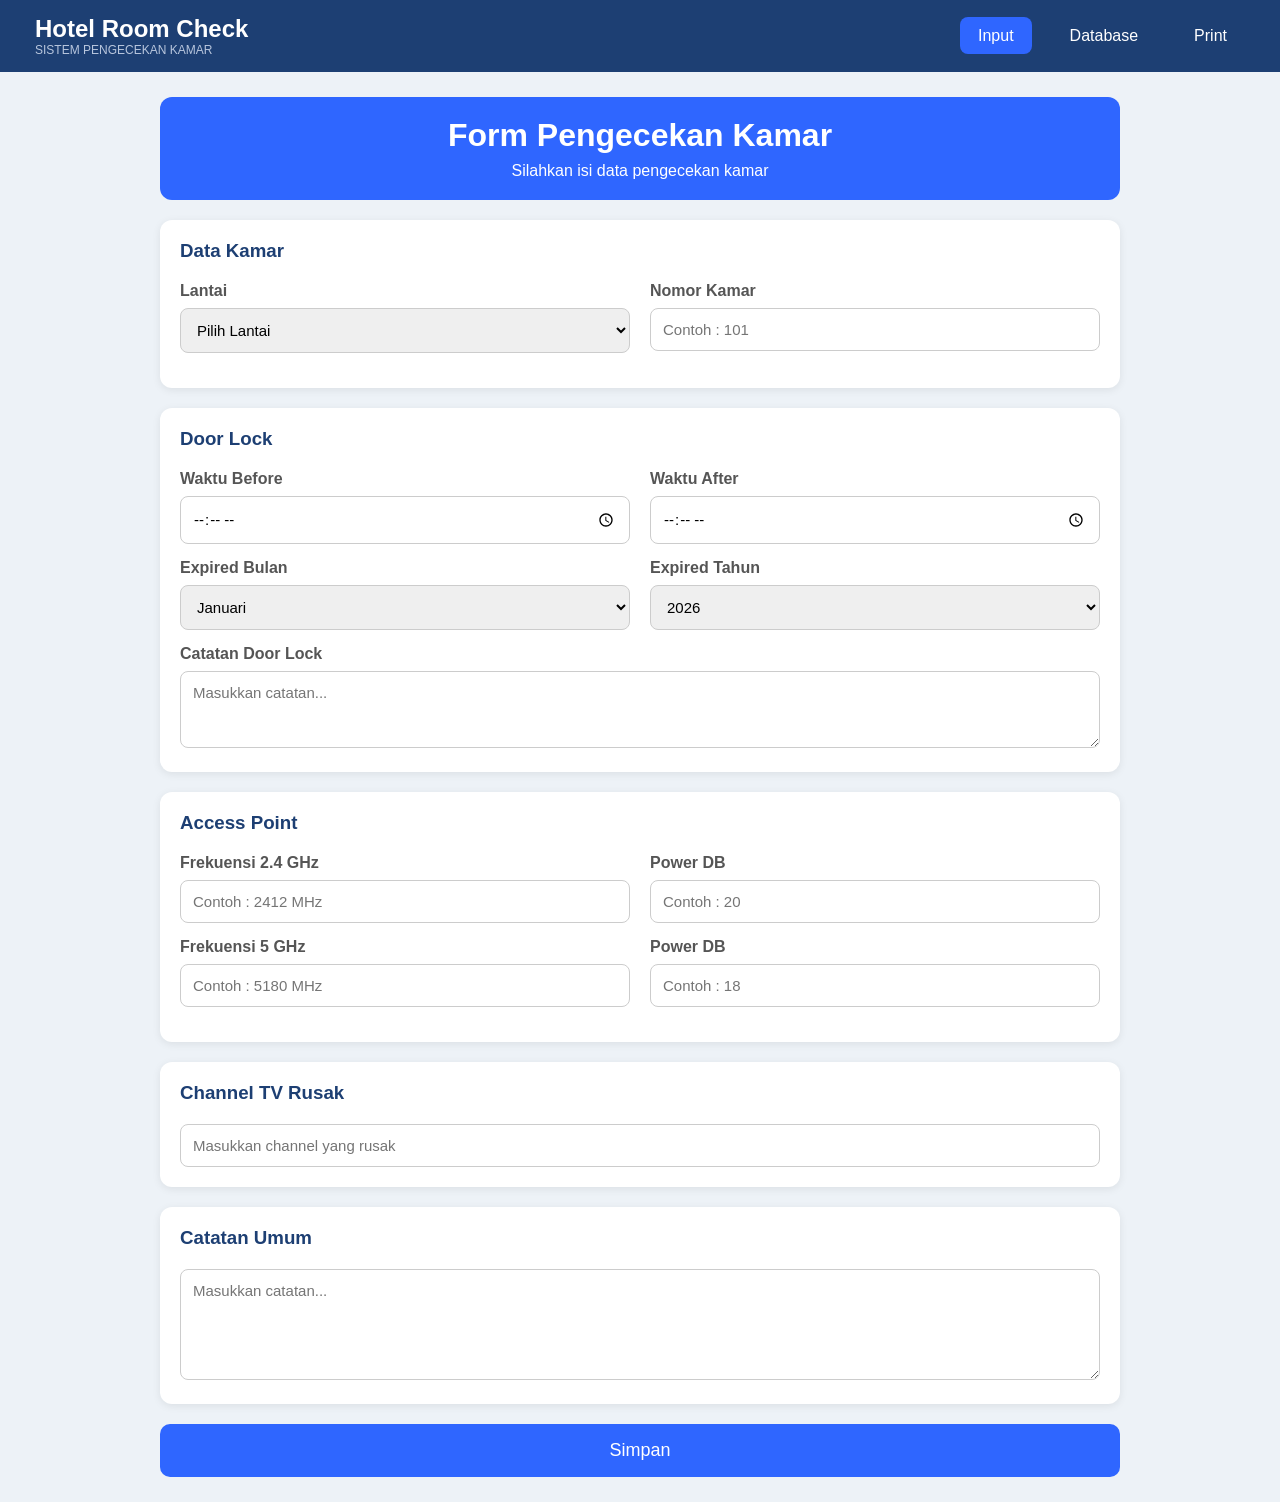
==== index.html @ 8dcf584c "Add files via upload" ====
<!DOCTYPE html>
<html lang="id">
<head>

    <meta charset="UTF-8">
    <meta name="viewport" content="width=device-width, initial-scale=1.0">

    <title>Hotel Room Check</title>

    <link rel="stylesheet" href="input.css">

</head>
<body>

<!-- ================= NAVBAR ================= -->

<nav class="navbar">

    <div class="logo">

        <h2>Hotel Room Check</h2>
        <p>SISTEM PENGECEKAN KAMAR</p>

    </div>

    <ul>

        <li><a class="active" href="index.html">Input</a></li>
        <li><a href="database.html">Database</a></li>
        <li><a href="print.html">Print</a></li>

    </ul>

</nav>

<!-- ================= CONTAINER ================= -->

<div class="container">

    <div class="header">

        <h1>Form Pengecekan Kamar</h1>

        <p>Silahkan isi data pengecekan kamar</p>

    </div>

    <form id="formInput">

        <!-- Data Kamar -->

        <div class="card">

            <h3>Data Kamar</h3>

            <div class="grid">

                <div>

                    <label>Lantai</label>

                    <select id="lantai">

                        <option value="">Pilih Lantai</option>

                        <option>1</option>
                        <option>2</option>
                        <option>3</option>
                        <option>4</option>

                    </select>

                </div>

                <div>

                    <label>Nomor Kamar</label>

                    <input
                    type="text"
                    id="nomor"
                    placeholder="Contoh : 101">

                </div>

            </div>

        </div>

        <!-- Door Lock -->

        <div class="card">

            <h3>Door Lock</h3>

            <div class="grid">

                <div>

                    <label>Waktu Before</label>

                    <input
                    type="time"
                    id="before">

                </div>

                <div>

                    <label>Waktu After</label>

                    <input
                    type="time"
                    id="after">

                </div>

            </div>

            <div class="grid">

                <div>

                    <label>Expired Bulan</label>

                    <select id="bulan">

                        <option>Januari</option>
                        <option>Februari</option>
                        <option>Maret</option>
                        <option>April</option>
                        <option>Mei</option>
                        <option>Juni</option>
                        <option>Juli</option>
                        <option>Agustus</option>
                        <option>September</option>
                        <option>Oktober</option>
                        <option>November</option>
                        <option>Desember</option>

                    </select>

                </div>

                <div>

                    <label>Expired Tahun</label>

                    <select id="tahun">

                        <option>2026</option>
                        <option>2025</option>
                        <option>2024</option>
                        <option>2023</option>
                        <option>2022</option>
                        <option>2021</option>
                        <option>2020</option>

                    </select>

                </div>

            </div>

            <label>Catatan Door Lock</label>

            <textarea
            id="catatanDoor"
            rows="3"
            placeholder="Masukkan catatan..."></textarea>

        </div>

        <!-- Access Point -->

        <div class="card">

            <h3>Access Point</h3>

            <div class="grid">

                <div>

                    <label>Frekuensi 2.4 GHz</label>

                    <input
                    type="text"
                    id="freq24"
                    placeholder="Contoh : 2412 MHz">

                </div>

                <div>

                    <label>Power DB</label>

                    <input
                    type="text"
                    id="power24"
                    placeholder="Contoh : 20">

                </div>

            </div>

            <div class="grid">

                <div>

                    <label>Frekuensi 5 GHz</label>

                    <input
                    type="text"
                    id="freq5"
                    placeholder="Contoh : 5180 MHz">

                </div>

                <div>

                    <label>Power DB</label>

                    <input
                    type="text"
                    id="power5"
                    placeholder="Contoh : 18">

                </div>

            </div>

        </div>

        <!-- Channel TV -->

        <div class="card">

            <h3>Channel TV Rusak</h3>

            <input
            type="text"
            id="channel"
            placeholder="Masukkan channel yang rusak">

        </div>

        <!-- Catatan -->

        <div class="card">

            <h3>Catatan Umum</h3>

            <textarea
            id="catatan"
            rows="5"
            placeholder="Masukkan catatan..."></textarea>

        </div>

        <!-- Tombol -->

        <button
        type="button"
        id="btnSimpan">

            Simpan

        </button>

    </form>

</div>

<script src="app.js"></script>

</body>
</html>
---- input.css ----
*{
    margin:0;
    padding:0;
    box-sizing:border-box;
    font-family:Segoe UI,sans-serif;
}

body{
    background:#edf2f7;
}

/* NAVBAR */

.navbar{

    background:#1d3f73;

    color:white;

    display:flex;

    justify-content:space-between;

    align-items:center;

    padding:15px 35px;

}

.logo p{

    font-size:12px;

    color:#b8c6dd;

}

.navbar ul{

    display:flex;

    list-style:none;

    gap:20px;

}

.navbar a{

    text-decoration:none;

    color:white;

    padding:10px 18px;

    border-radius:8px;

}

.active{

    background:#2f66ff;

}

/* CONTAINER */

.container{

    width:75%;

    margin:25px auto;

}

/* HEADER */

.header{

    background:#2f66ff;

    color:white;

    text-align:center;

    padding:20px;

    border-radius:12px;

    margin-bottom:20px;

}

.header p{

    margin-top:8px;

}

/* CARD */

.card{

    background:white;

    padding:20px;

    border-radius:12px;

    margin-bottom:20px;

    box-shadow:0 2px 8px rgba(0,0,0,.08);

}

.card h3{

    margin-bottom:20px;

    color:#1d3f73;

}

/* GRID */

.grid{

    display:grid;

    grid-template-columns:1fr 1fr;

    gap:20px;

    margin-bottom:15px;

}

label{

    display:block;

    margin-bottom:8px;

    font-weight:bold;

    color:#555;

}

input,
select,
textarea{

    width:100%;

    padding:12px;

    border:1px solid #ccc;

    border-radius:8px;

    font-size:15px;

}

textarea{

    resize:vertical;

}

/* BUTTON */

#btnSimpan{

    width:100%;

    padding:16px;

    border:none;

    background:#2f66ff;

    color:white;

    font-size:18px;

    border-radius:10px;

    cursor:pointer;

}

#btnSimpan:hover{

    background:#1d4fd7;

}
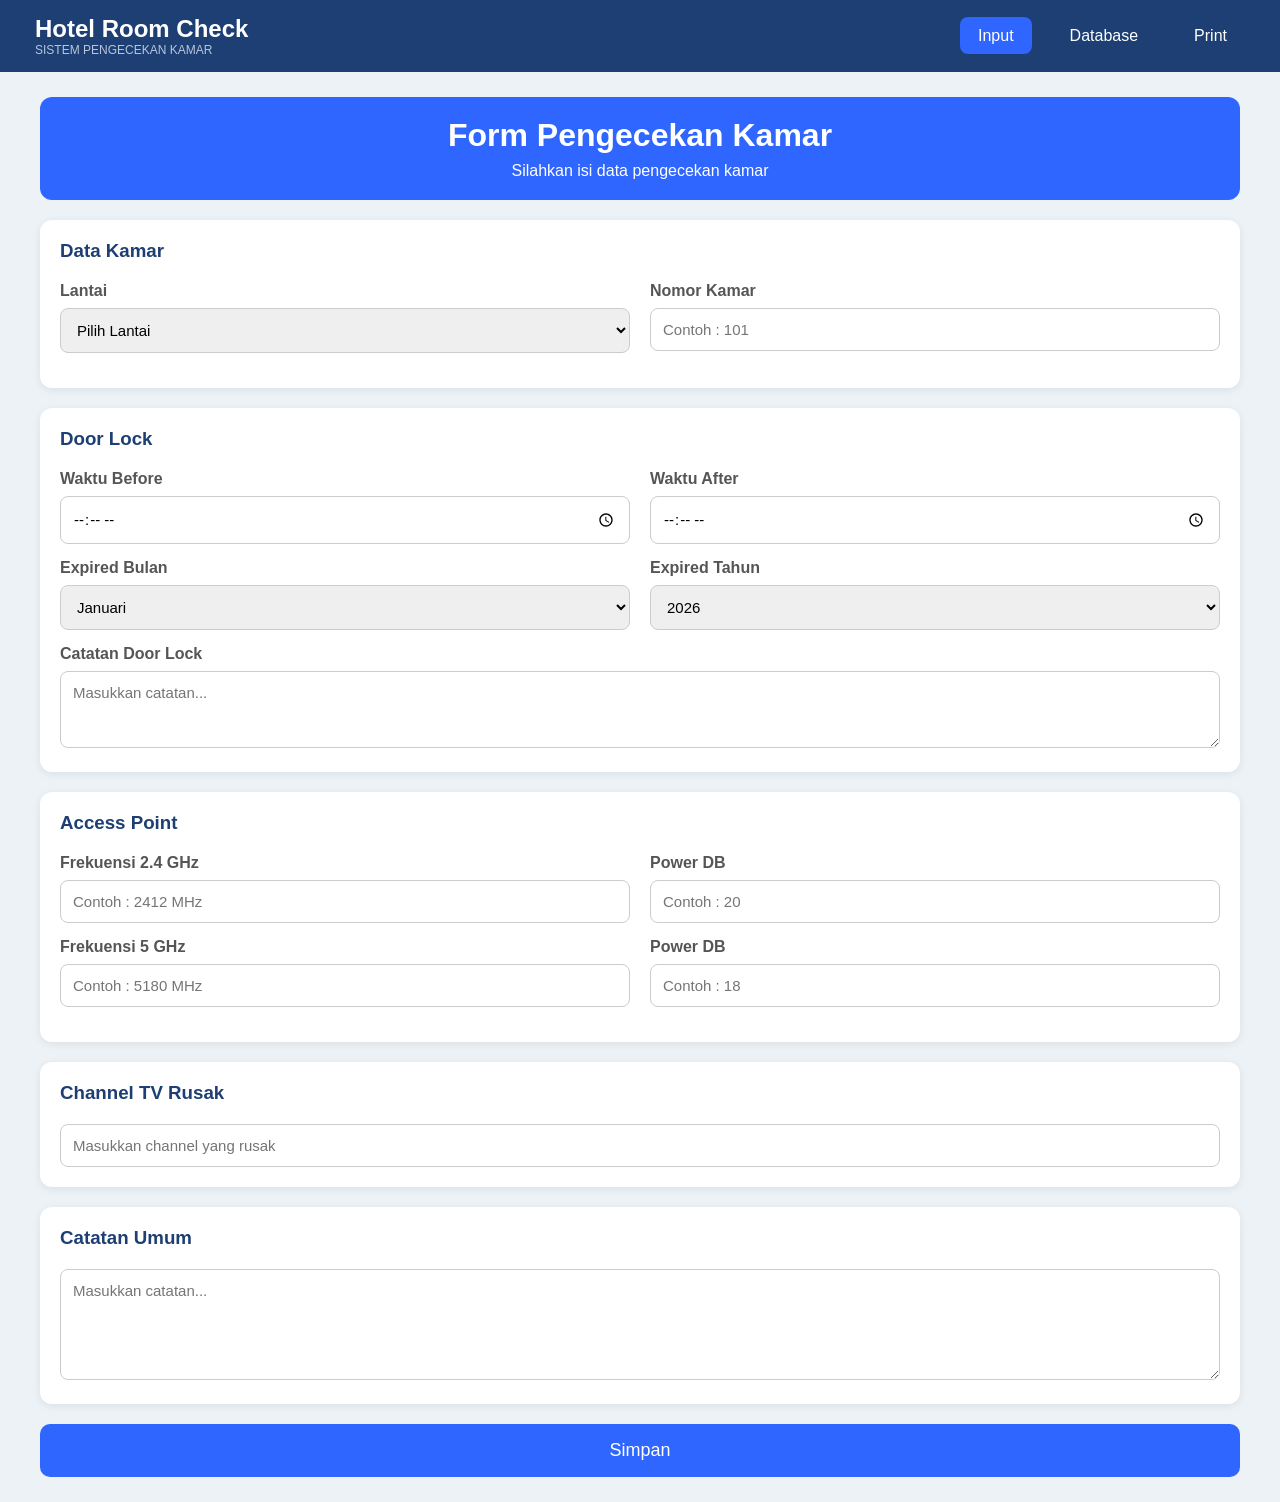
==== commit 1fa2b9d4: "index.html" ====
--- a/index.html
+++ b/index.html
@@ -8,6 +8,7 @@
     <title>Hotel Room Check</title>
 
     <link rel="stylesheet" href="input.css">
+    <link rel="stylesheet" href="responsive.css">
 
 </head>
 <body>
@@ -274,4 +275,4 @@
 <script src="app.js"></script>
 
 </body>
-</html>+</html>
--- a/input.css
+++ b/input.css
@@ -24,6 +24,7 @@
     align-items:center;
 
     padding:15px 35px;
+    flex-wrap: wrap;
 
 }
 
@@ -42,6 +43,7 @@
     list-style:none;
 
     gap:20px;
+    flex-wrap: wrap;
 
 }
 
@@ -67,8 +69,8 @@
 
 .container{
 
-    width:75%;
-
+    width:95%;
+    max-width: 1200px;
     margin:25px auto;
 
 }
@@ -195,4 +197,116 @@
 
     background:#1d4fd7;
 
-}+}
+
+/* ===========================
+   RESPONSIVE
+=========================== */
+
+@media screen and (max-width:768px){
+
+    .navbar{
+
+        flex-direction:column;
+        text-align:center;
+        gap:15px;
+
+    }
+
+    .navbar ul{
+
+        justify-content:center;
+        gap:10px;
+
+    }
+
+    .container{
+
+        width:95%;
+        margin:15px auto;
+
+    }
+
+    .grid{
+
+        grid-template-columns:1fr;
+
+    }
+
+    .header h1{
+
+        font-size:24px;
+
+    }
+
+    .card{
+
+        padding:15px;
+
+    }
+
+    input,
+    select,
+    textarea{
+
+        font-size:16px;
+
+    }
+
+    #btnSimpan{
+
+        font-size:16px;
+
+        padding:14px;
+
+    }
+
+}
+
+@media screen and (max-width:480px){
+
+    .navbar{
+
+        padding:10px;
+
+    }
+
+    .navbar h2{
+
+        font-size:22px;
+
+    }
+
+    .logo p{
+
+        font-size:11px;
+
+    }
+
+    .navbar a{
+
+        padding:8px 12px;
+
+        font-size:14px;
+
+    }
+
+    .header{
+
+        padding:15px;
+
+    }
+
+    .header h1{
+
+        font-size:20px;
+
+    }
+
+    .card{
+
+        padding:12px;
+
+    }
+
+}
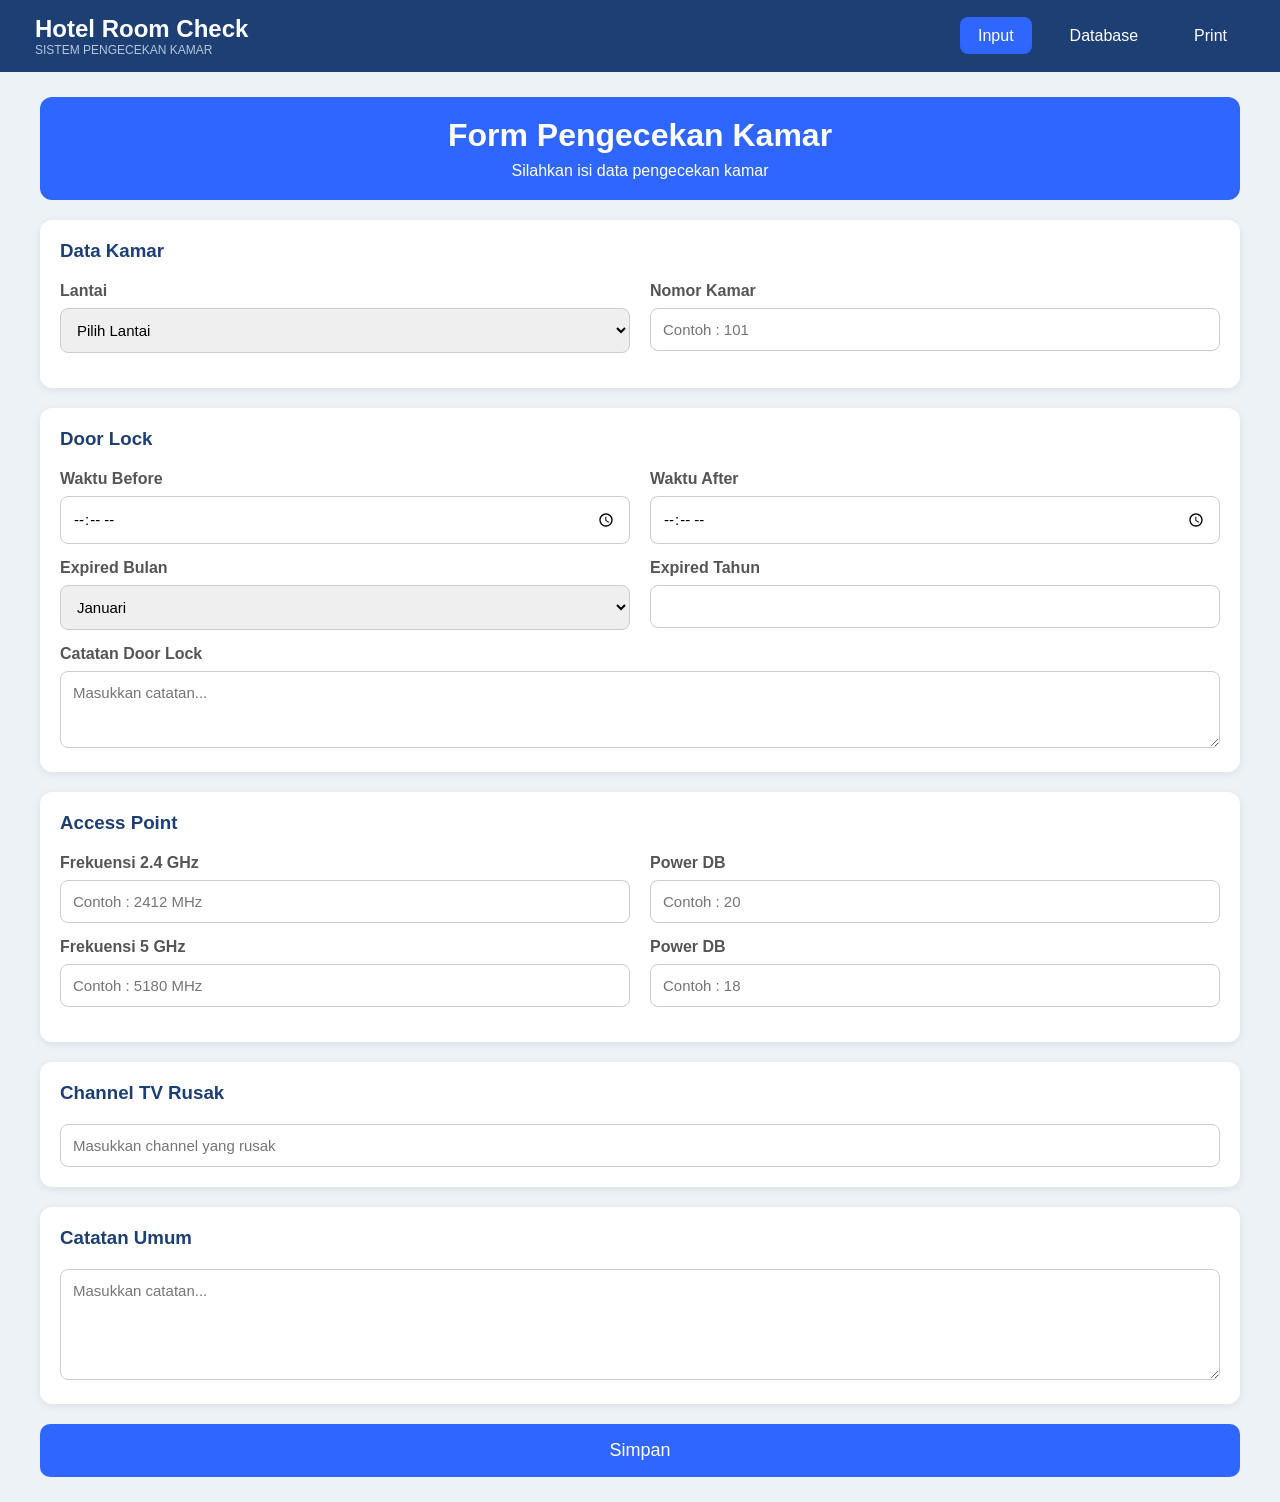
==== commit 10304e0d: "Update index.html" ====
--- a/index.html
+++ b/index.html
@@ -147,17 +147,7 @@
 
                     <label>Expired Tahun</label>
 
-                    <select id="tahun">
-
-                        <option>2026</option>
-                        <option>2025</option>
-                        <option>2024</option>
-                        <option>2023</option>
-                        <option>2022</option>
-                        <option>2021</option>
-                        <option>2020</option>
-
-                    </select>
+                    <input id="tahun" type="text" ></input>
 
                 </div>
 
--- a/responsive.css
+++ b/responsive.css
@@ -0,0 +1,112 @@
+/* ===========================
+   RESPONSIVE PRINT
+=========================== */
+
+@media screen and (max-width:768px){
+
+    .navbar{
+
+        flex-direction:column;
+        align-items:center;
+        gap:15px;
+        padding:15px;
+
+    }
+
+    .navbar ul{
+
+        flex-wrap:wrap;
+        justify-content:center;
+        gap:10px;
+
+    }
+
+    .container{
+
+        width:95%;
+        margin:15px auto;
+        padding:20px;
+
+    }
+
+    .filter{
+
+        grid-template-columns:1fr;
+
+    }
+
+    .buttonGroup{
+
+        flex-direction:column;
+
+    }
+
+    .buttonGroup button{
+
+        width:100%;
+
+    }
+
+    h1{
+
+        font-size:24px;
+        text-align:center;
+
+    }
+
+    h2{
+
+        font-size:20px;
+
+    }
+
+}
+
+@media screen and (max-width:480px){
+
+    .navbar{
+
+        padding:10px;
+
+    }
+
+    .navbar h2{
+
+        font-size:22px;
+
+    }
+
+    .logo p{
+
+        font-size:11px;
+
+    }
+
+    .navbar a{
+
+        padding:8px 12px;
+        font-size:14px;
+
+    }
+
+    .container{
+
+        width:98%;
+        padding:15px;
+
+    }
+
+    input,
+    select{
+
+        font-size:16px;
+
+    }
+
+    .card{
+
+        padding:12px;
+
+    }
+
+}
